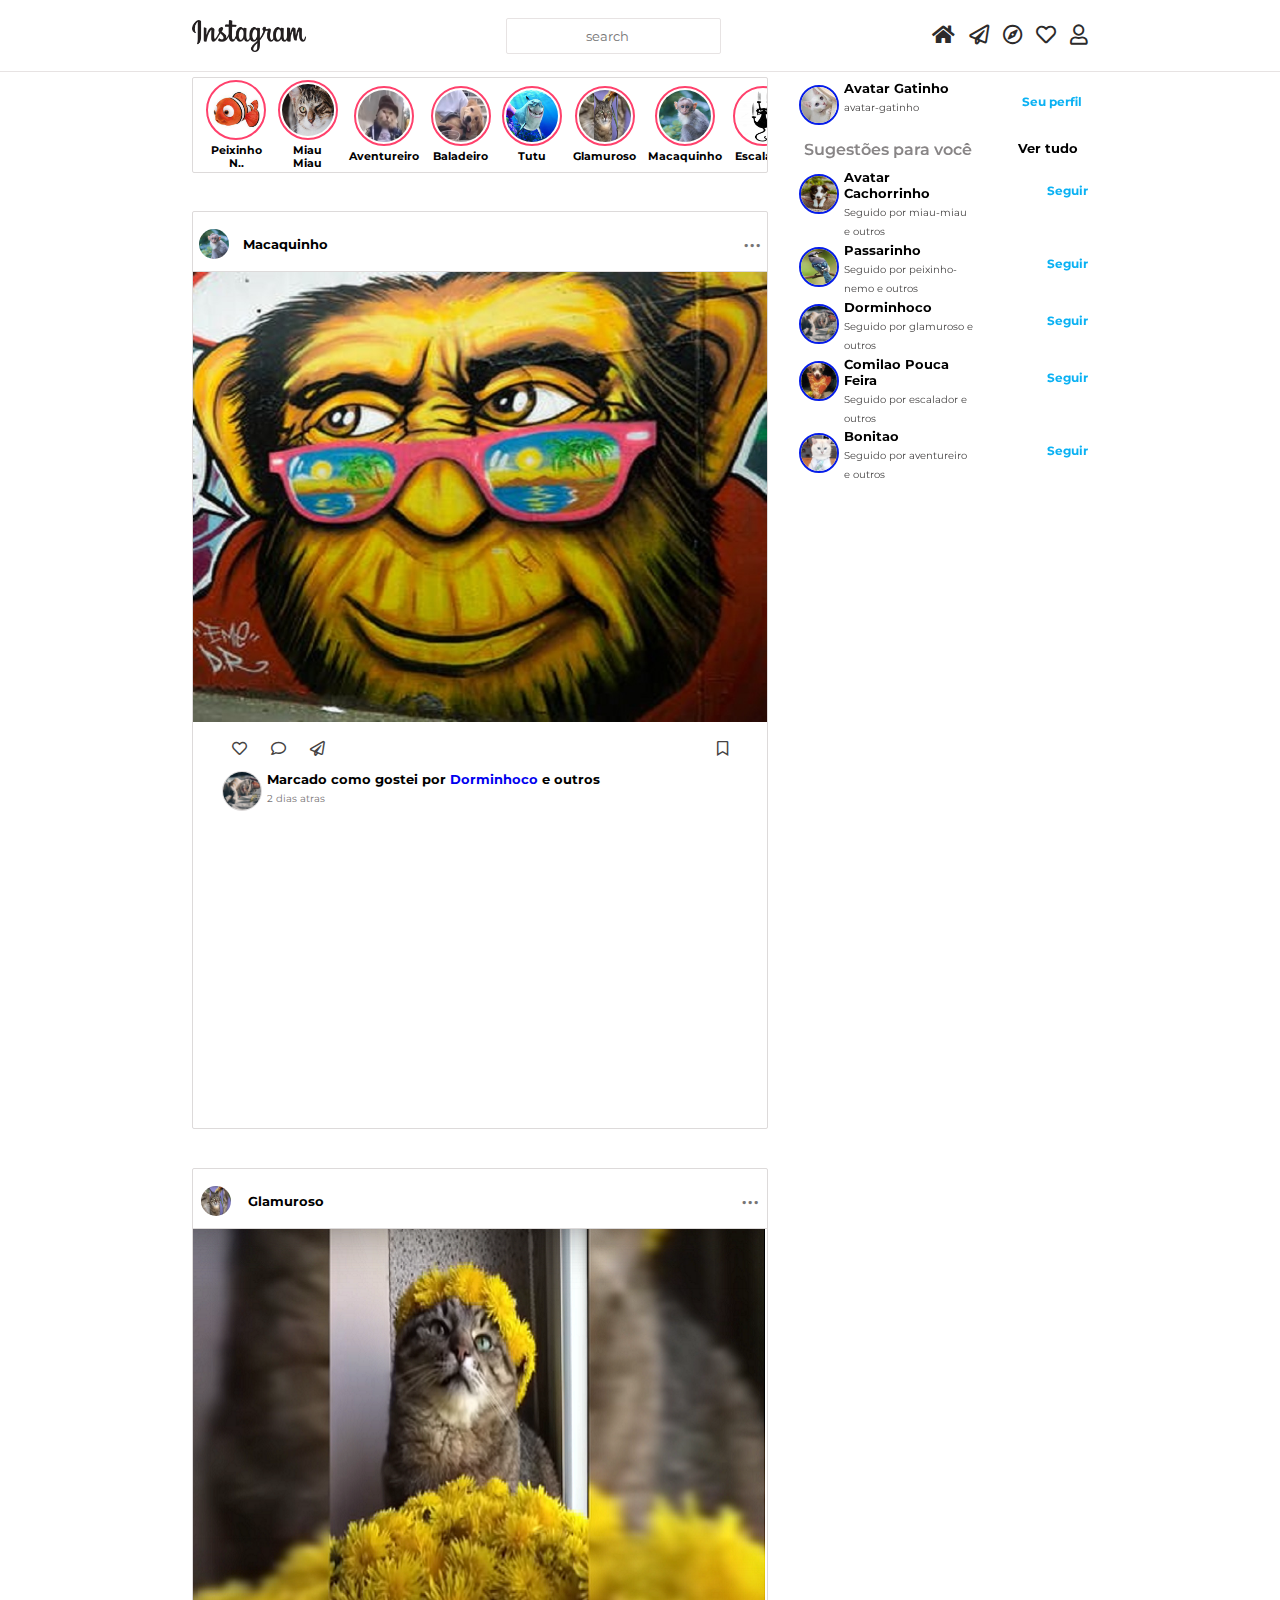
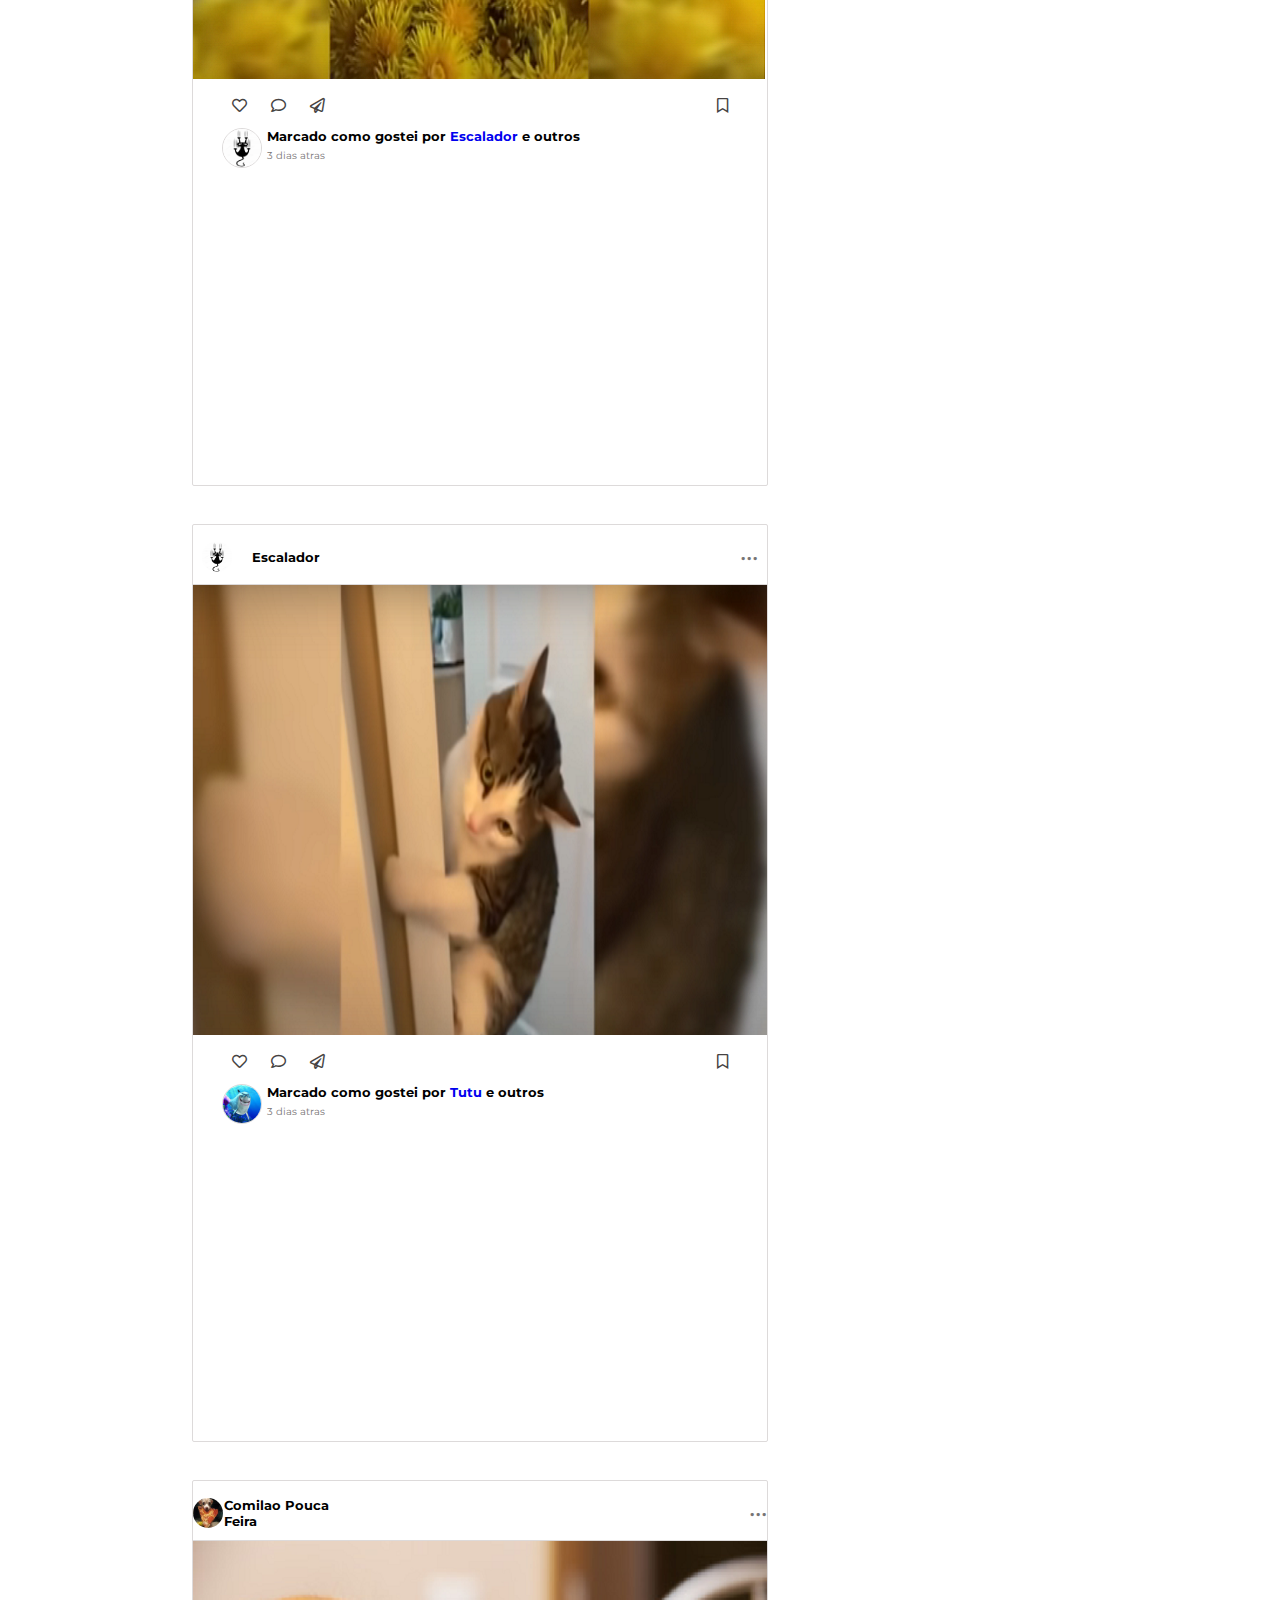
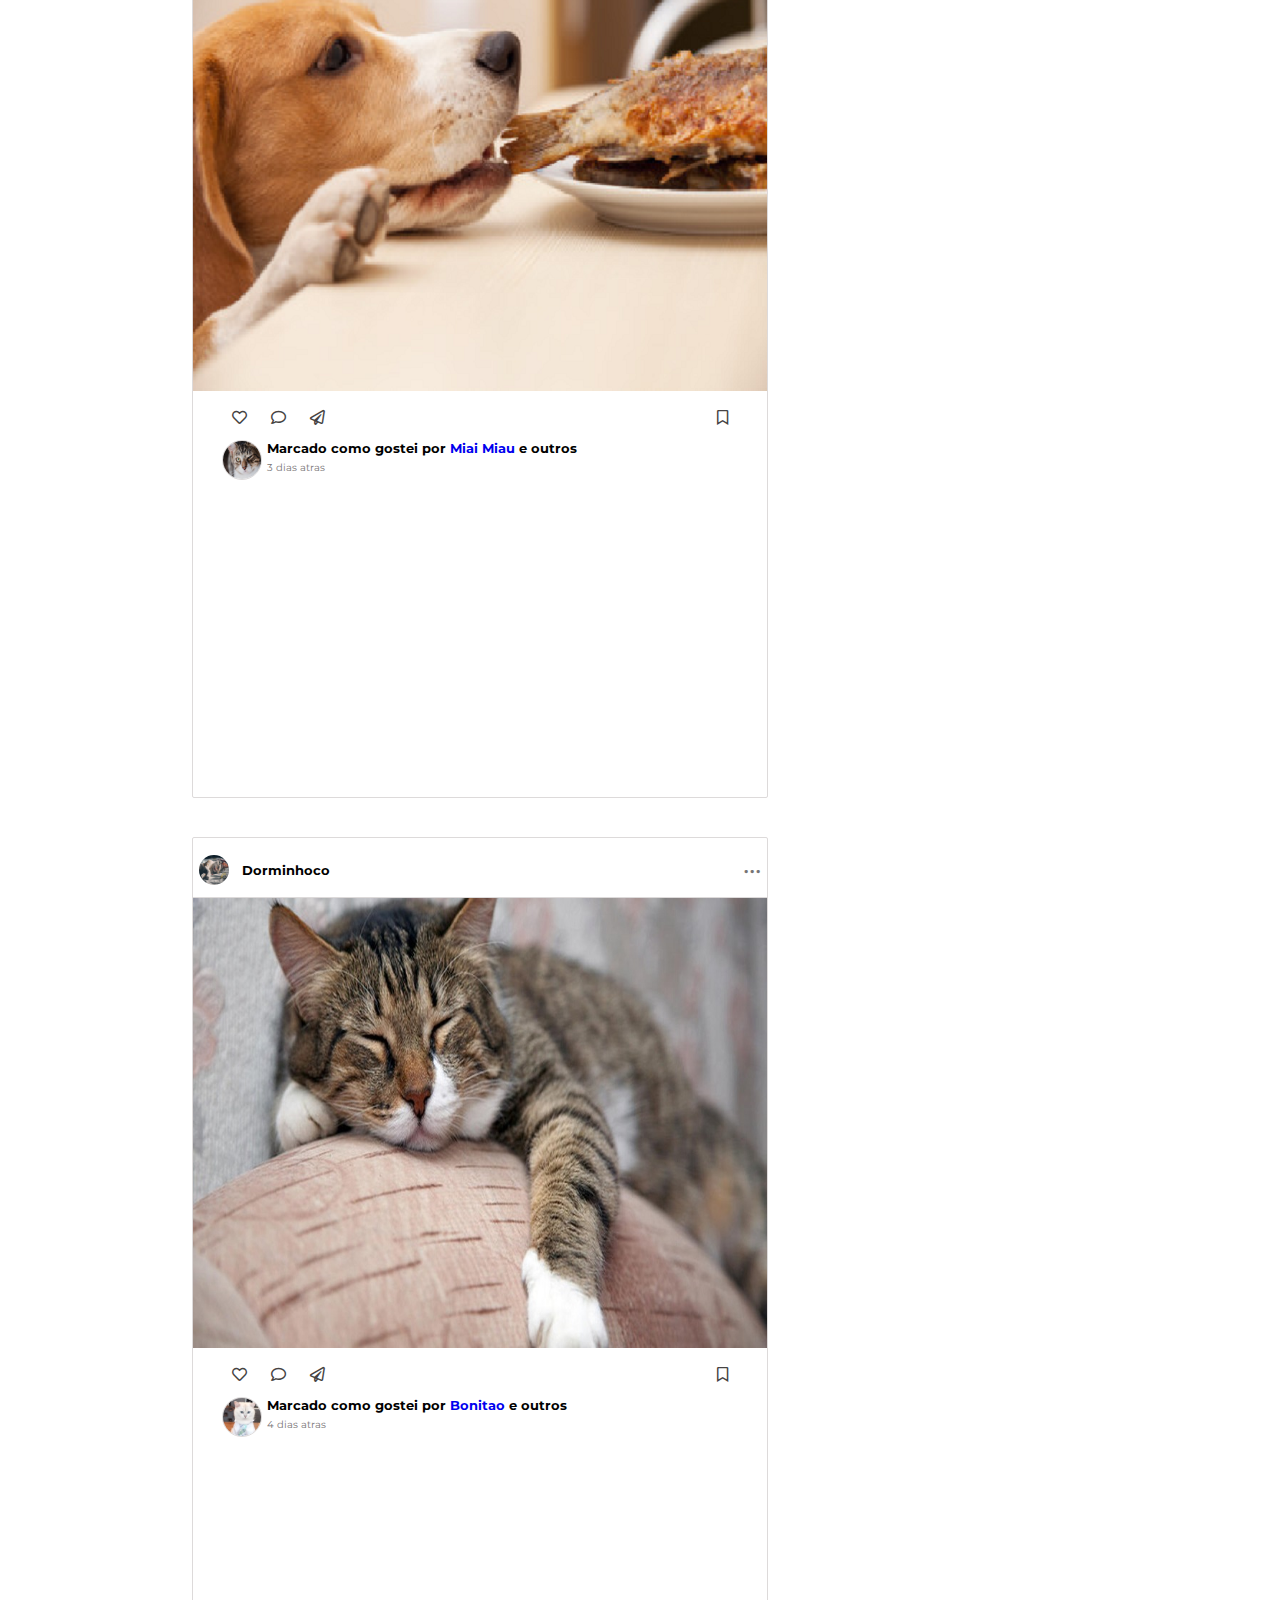
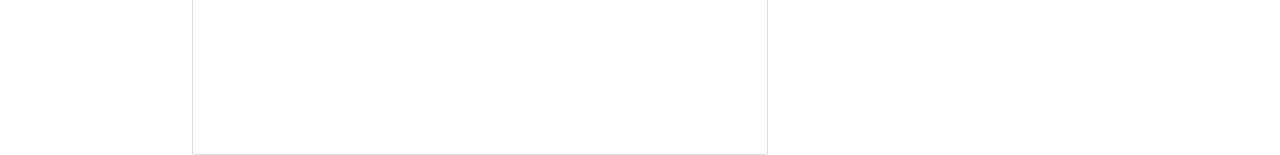
==== assets/paginas/pagina_inicial.html @ f36bfea4 "UpdateAlteracaoDeLayout" ====
<!DOCTYPE html>
<html lang="pt-br">

<head>
    <meta charset="UTF-8" />
    <meta name="viewport" content="width=device-width, initial-scale=1.0" />
    
        <!--google fonts style-->
    <link href="https://fonts.googleapis.com/css2?family=Montserrat:wght@200;300&display=swap" rel="stylesheet" />
    <link href="https://fonts.googleapis.com/css2?family=Lobster&display=swap" rel="stylesheet" />
    
    <!--fontawsome stlye-->
    <link rel="stylesheet" href="https://cdnjs.cloudflare.com/ajax/libs/font-awesome/5.15.3/css/all.min.css" />

    <link rel="stylesheet" href="../css/style_pagina_inicial.css"/>
    <link rel="stylesheet" href="../css/responsive_pagina_inicial.css"/>
    <title>Instagram - Pagina Inicial</title>

</head>

<body>
    <!--header section start-->
    <section class="header">
        <nav>
            <img src="../img/instagram-logo.png" class="instagram-logo" alt="instagram logo">
            <input type="search" placeholder="search" />
            <ul>
                <li><a href="#"><i class="fas fa-home"></i></a></li>
                <li><a href="#"><i class="far fa-paper-plane"></i></a></li>
                <li><a href="#"><i class="far fa-compass"></i></a></li>
                <li><a href="#"><i class="far fa-heart"></i></a></li>
                <li><a href="#"><i class="far fa-user"></i></a></li>
            </ul>
        </nav>
    </section>

    <!--info section-->
    <section class="my-info">
        <div class="right">
            <div class="info">
                <img src="../img/instagram-perfil.jpg" alt="" />
            </div>
            <div class="name">
                <h5>Avatar Gatinho</h5>
                <span>avatar-gatinho</span>
            </div>
            <div class="switch">
                <h4>Seu perfil</h4>
            </div>
        </div>
        <div class="sugg">
            <h4>Sugestões para você</h4>
            <h5>Ver tudo</h5>
        </div>
        <div class="follow">
            <div class="right">
                <div class="info">
                    <img src="../img/avatar-cachorrinho.jpg" alt="" />
                </div>
                <div class="name">
                    <h5>Avatar Cachorrinho</h5>
                    <span>Seguido por miau-miau e outros</span>
                </div>
                <div class="switch">
                    <h4>Seguir</h4>
                </div>
            </div>
            <div class="right">
                <div class="info">
                    <img src="../img/passarinho.jpg" alt="" />
                </div>
                <div class="name">
                    <h5>Passarinho</h5>
                    <span>Seguido por peixinho-nemo e outros</span>
                </div>
                <div class="switch">
                    <h4>Seguir</h4>
                </div>
            </div>
            <div class="right">
                <div class="info">
                    <img src="../img/dorminhoco.jpg" alt="" />
                </div>
                <div class="name">
                    <h5>Dorminhoco</h5>
                    <span>Seguido por glamuroso e outros</span>
                </div>
                <div class="switch">
                    <h4>Seguir</h4>
                </div>
            </div>
            <div class="right">
                <div class="info">
                    <img src="../img/comilao-pouca-feira.jpg" alt="" />
                </div>
                <div class="name">
                    <h5>Comilao Pouca Feira</h5>
                    <span>Seguido por escalador e outros</span>
                </div>
                <div class="switch">
                    <h4>Seguir</h4>
                </div>
            </div>
            <div class="right">
                <div class="info">
                    <img src="../img/bonitao.jpg" alt="" />
                </div>
                <div class="name">
                    <h5>Bonitao</h5>
                    <span>Seguido por aventureiro e outros</span>
                </div>
                <div class="switch">
                    <h4>Seguir</h4>
                </div>
            </div>
        </div>
    </section>

    <!--body bar section start-->
    <div class="body">
        <section class="left">
            <!--status start-->

            <div class="status">
                <div class="image">
                    <img src="../img/peixinho-nemo.jpg" alt="image" />
                    <h6>Peixinho N..</h6>
                </div>
                <div class="image">
                    <img src="../img/miau-miau.jpg" alt="image" />
                    <h6>Miau Miau</h6>
                </div>
                <div class="image">
                    <img src="../img/aventureiro.jpg" alt="image" />
                    <h6>Aventureiro</h6>
                </div>
                <div class="image">
                    <img src="../img/baladeiro.jpg" alt="image" />
                    <h6>Baladeiro</h6>
                </div>
                <div class="image">
                    <img src="../img/tutu.jpg" alt="image" />
                    <h6>Tutu</h6>
                </div>
                <div class="image">
                    <img src="../img/glamuroso.jpg" alt="image" />
                    <h6>Glamuroso</h6>
                </div>
                <div class="image">
                    <img src="../img/macaquinho.jpg" alt="image" />
                    <h6>Macaquinho</h6>
                </div>
                <div class="image">
                    <img src="../img/escalador.jpg" alt="image" />
                    <h6>Escalador</h6>
                </div>
            </div>
            <!--folowed members-->
            <div class="member">
                <div class="profile">
                    <img src="../img/macaquinho.jpg" alt="" />
                    <h6>Macaquinho</h6>
                    <span>...</span>
                </div>
                <div class="photos">
                    <img src="../img/macaquinho2.jpg" alt="photo" />
                </div>
                <div class="share">
                    <div class="heart">
                        <i class="far fa-heart"></i>
                        <i class="far fa-comment"></i>
                        <i class="far fa-paper-plane"></i>
                    </div>
                    <i class="far fa-bookmark"></i>
                </div>
                <div class="like">
                    <img src="../img/dorminhoco.jpg" alt="" />
                    <h5>Marcado como gostei por<a href="#"> Dorminhoco</a> e outros</h5>
                </div>
                <span>2 dias atras</span>
            </div>
            <div class="member">
                <div class="profile">
                    <img src="../img/glamuroso.jpg" alt="" />
                    <h6>Glamuroso</h6>
                    <span>...</span>
                </div>
                <div class="photos">
                    <img src="../img/glamuroso2.jpg" alt="photo" />
                </div>
                <div class="share">
                    <div class="heart">
                        <i class="far fa-heart"></i>
                        <i class="far fa-comment"></i>
                        <i class="far fa-paper-plane"></i>
                    </div>
                    <i class="far fa-bookmark"></i>
                </div>
                <div class="like">
                    <img src="../img/escalador.jpg" alt="" />
                    <h5>Marcado como gostei por<a href="#"> Escalador</a> e outros</h5>
                </div>
                <span>3 dias atras</span>
            </div>
            <div class="member">
                <div class="profile">
                    <img src="../img/escalador.jpg" alt="" />
                    <h6>Escalador</h6>
                    <span>...</span>
                </div>
                <div class="photos">
                    <img src="../img/escalador2.jpg" alt="photo" />
                </div>
                <div class="share">
                    <div class="heart">
                        <i class="far fa-heart"></i>
                        <i class="far fa-comment"></i>
                        <i class="far fa-paper-plane"></i>
                    </div>
                    <i class="far fa-bookmark"></i>
                </div>
                <div class="like">
                    <img src="../img/tutu.jpg" alt="" />
                    <h5>Marcado como gostei por<a href="#"> Tutu</a> e outros</h5>
                </div>
                <span>3 dias atras</span>
            </div>           
            <div class="member">
                <div class="profile">
                    <img src="../img/comilao-pouca-feira.jpg" alt="" />
                    <h6>Comilao Pouca Feira</h6>
                    <span>...</span>
                </div>
                <div class="photos">
                    <img src="../img/comilao-pouca-feira2.jpg" alt="photo" />
                </div>
                <div class="share">
                    <div class="heart">
                        <i class="far fa-heart"></i>
                        <i class="far fa-comment"></i>
                        <i class="far fa-paper-plane"></i>
                    </div>
                    <i class="far fa-bookmark"></i>
                </div>
                <div class="like">
                    <img src="../img/miau-miau.jpg" alt="" />
                    <h5>Marcado como gostei por<a href="#"> Miai Miau</a> e outros</h5>
                </div>
                <span>3 dias atras</span>
            </div>
            <div class="member">
                <div class="profile">
                    <img src="../img/dorminhoco.jpg" alt="" />
                    <h6>Dorminhoco</h6>
                    <span>...</span>
                </div>
                <div class="photos">
                    <img src="../img/dorminhoco2.jpg" alt="photo" />
                </div>
                <div class="share">
                    <div class="heart">
                        <i class="far fa-heart"></i>
                        <i class="far fa-comment"></i>
                        <i class="far fa-paper-plane"></i>
                    </div>
                    <i class="far fa-bookmark"></i>
                </div>
                <div class="like">
                    <img src="../img/bonitao.jpg" alt="" />
                    <h5>Marcado como gostei por<a href="#"> Bonitao</a> e outros</h5>
                </div>
                <span>4 dias atras</span>
            </div>
        </section>
    </div>
</body>

</html>
---- assets/css/style_pagina_inicial.css ----
* {
    margin: 0;
    padding: 0;
    box-sizing: border-box;
    text-decoration: none;
    list-style: none;
    font-family: "Montserrat", sans-serif;
}
.header {
    width: 100%;
    height: 8vh;
    background: #ffff;
    border-bottom: 1px solid rgb(231, 227, 227);
    position: fixed;
    top: 0;
    left: 0;
    z-index: 1;
}

.header nav {
    width: 70%;
    height: 100%;
    background: #ffff;
    display: flex;
    justify-content: space-between;
    margin: 0 15%;
    align-items: center;
}

nav input {
    height: 4vh;
    width: 24%;
    text-align: center;
    justify-content: center;
    border: 1px solid rgb(231, 227, 227);
    outline: none;
    border-radius: 2px;
}

nav ul li {
    display: inline-block;
    padding-left: 10px;
}

.fas,
.far {
    color: rgb(44, 43, 43);
    font-size: 20px;
}

.instagram-logo {
    height: 2rem;
}


/*body section start */
.body {
    width: 100%;
    height: 100vh;
    position: relative;
}

.status,
.members {
    width: 45%;
    margin-left: 15%;
    background: #ffff;
    display: flex;
    align-items: center;
    padding: 2px;        
    height: 100%;
    margin-top: 6%;
    border-radius: 2px;
    border: 1px solid rgb(221, 218, 218);
    overflow: hidden;
}

.members {
    height: 100vh;
    
}

.image {
    margin-left: 2%;
    text-align: center;
    cursor: pointer;
}

.image img {
    width: 60px;
    height: 60px;
    border-radius: 50%;
    border: 2px solid #ff416c;
    padding: 2px;
}

.member {
    width: 45%;
    margin-left: 15%;
    background: #ffff;
    height: 102vh;
    margin-top: 3%;
    border-radius: 2px;
    border: 1px solid rgb(221, 218, 218);
    
}

.profile {
    display: flex;
    align-items: center;
    justify-content: space-around;
    border-bottom: 1px solid rgb(221, 218, 218);
    height: 60px;
    padding-top: 5px;
}

.profile img,
h6,
span {
    cursor: pointer;
}

.profile img {
    width: 30px;
    height: 30px;
    border-radius: 50%;
    margin-right: 0 !important;
}

.profile h6 {
    font-size: 13px;
    margin-left: 1px !important;
}

.profile span {
    margin-left: 70% !important;
    font-size: 30px !important;
    margin-bottom: 15px !important;
}

.photos img {
    width: 100%;
    height: 450px;
}

.share {
    display: flex;
    justify-content: space-between;
    align-items: center;
    width: 90%;
    margin-left: 5%;
    padding-top: 5px;
}

.share i {
    font-size: 15px;
    padding: 10px;
    color: rgb(70, 67, 67);
}

.like {
    width: 70%;
    margin-left: 5%;
    margin-top: 5px;   
}

.like img {
    width: 40px;
    height: 40px;
    float: left;
    border-radius: 50%;
    border: 1px solid rgb(221, 218, 218);
    margin-right: 5px;
}

.member span {
    font-size: 10px;
    color: #777475;
}

.my-info {
    width: 23%;
    height: 80vh;
    position: fixed;
    z-index: 2;
    margin-left: 62%;
    margin-top: 0;
}

.right {
    display: flex;
    margin-top: 1%;
}

.info img {
    width: 40px;
    height: 40px;
    margin: 5px;
    border: 2px solid rgb(6, 29, 233);
    border-radius: 50%;
    float: left;
    cursor: pointer;
}

.name h4 {
    margin-top: 3%;
    color: #222121;
    cursor: pointer;
}

.name span {
    color: #3f3d3d;
    font-size: 10px;
}

.switch {
    margin: 5% 0px 0 25%;
    color: rgb(10, 177, 243);
}

.switch h4 {
    font-size: 12px;
    cursor: pointer;
}

.sugg {
    display: flex;
    justify-content: space-between;
    margin: 10px;
}

.sugg h4 {
    font-weight: 600;
    color: #888586;
}
---- assets/css/responsive_pagina_inicial.css ----
@media (max-width: 750px) {
    .my-info {
        display: none;
    }
    .header nav {
        width: 100%;
        justify-content: space-around;
        margin: 0;
    }
    .status,
    .member {
        width: 100%;
        margin-left: 0;
        padding-left: 0;
        margin-top: 11%;
    }
    .member {
        margin-top: 10%;
        border: 1px solid rgb(231, 227, 227);
    }
}

@media (max-width: 450px) {
    .status,
    .member {
        margin-top: 15%;
    }
}
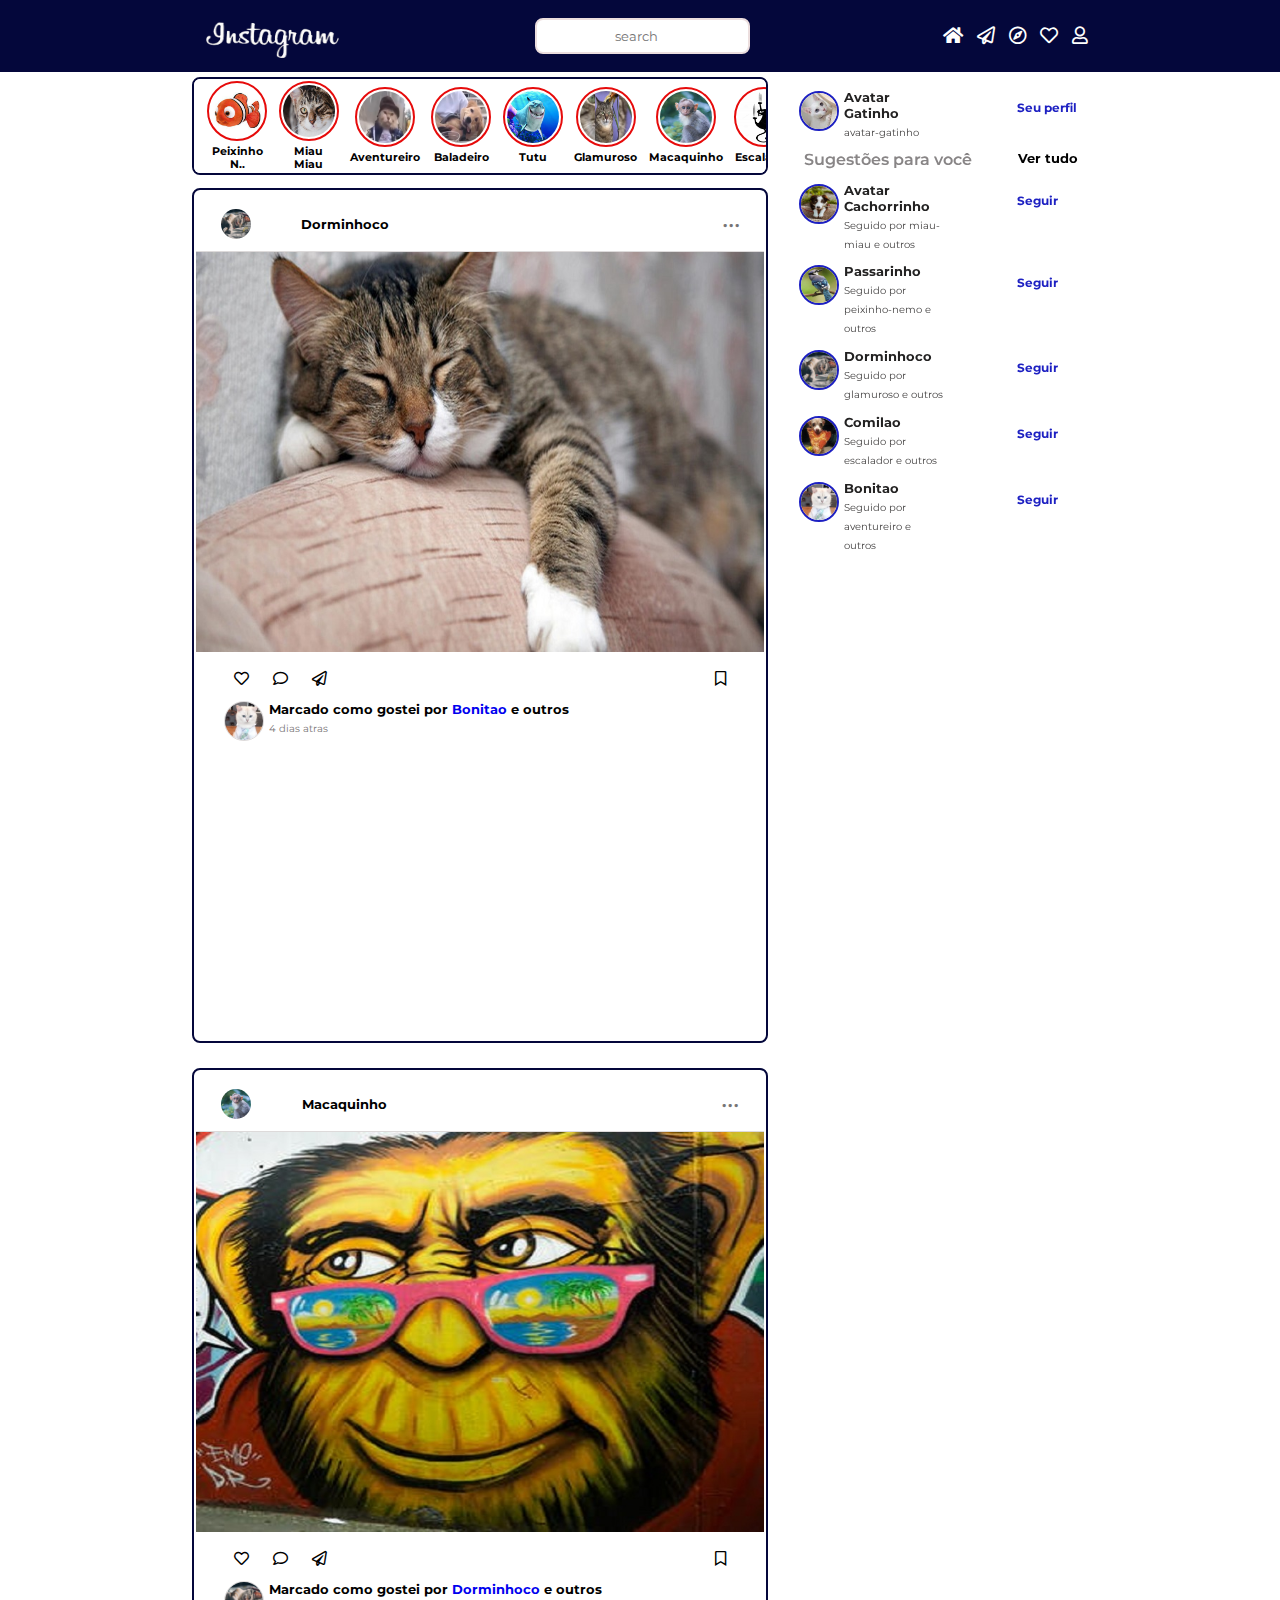
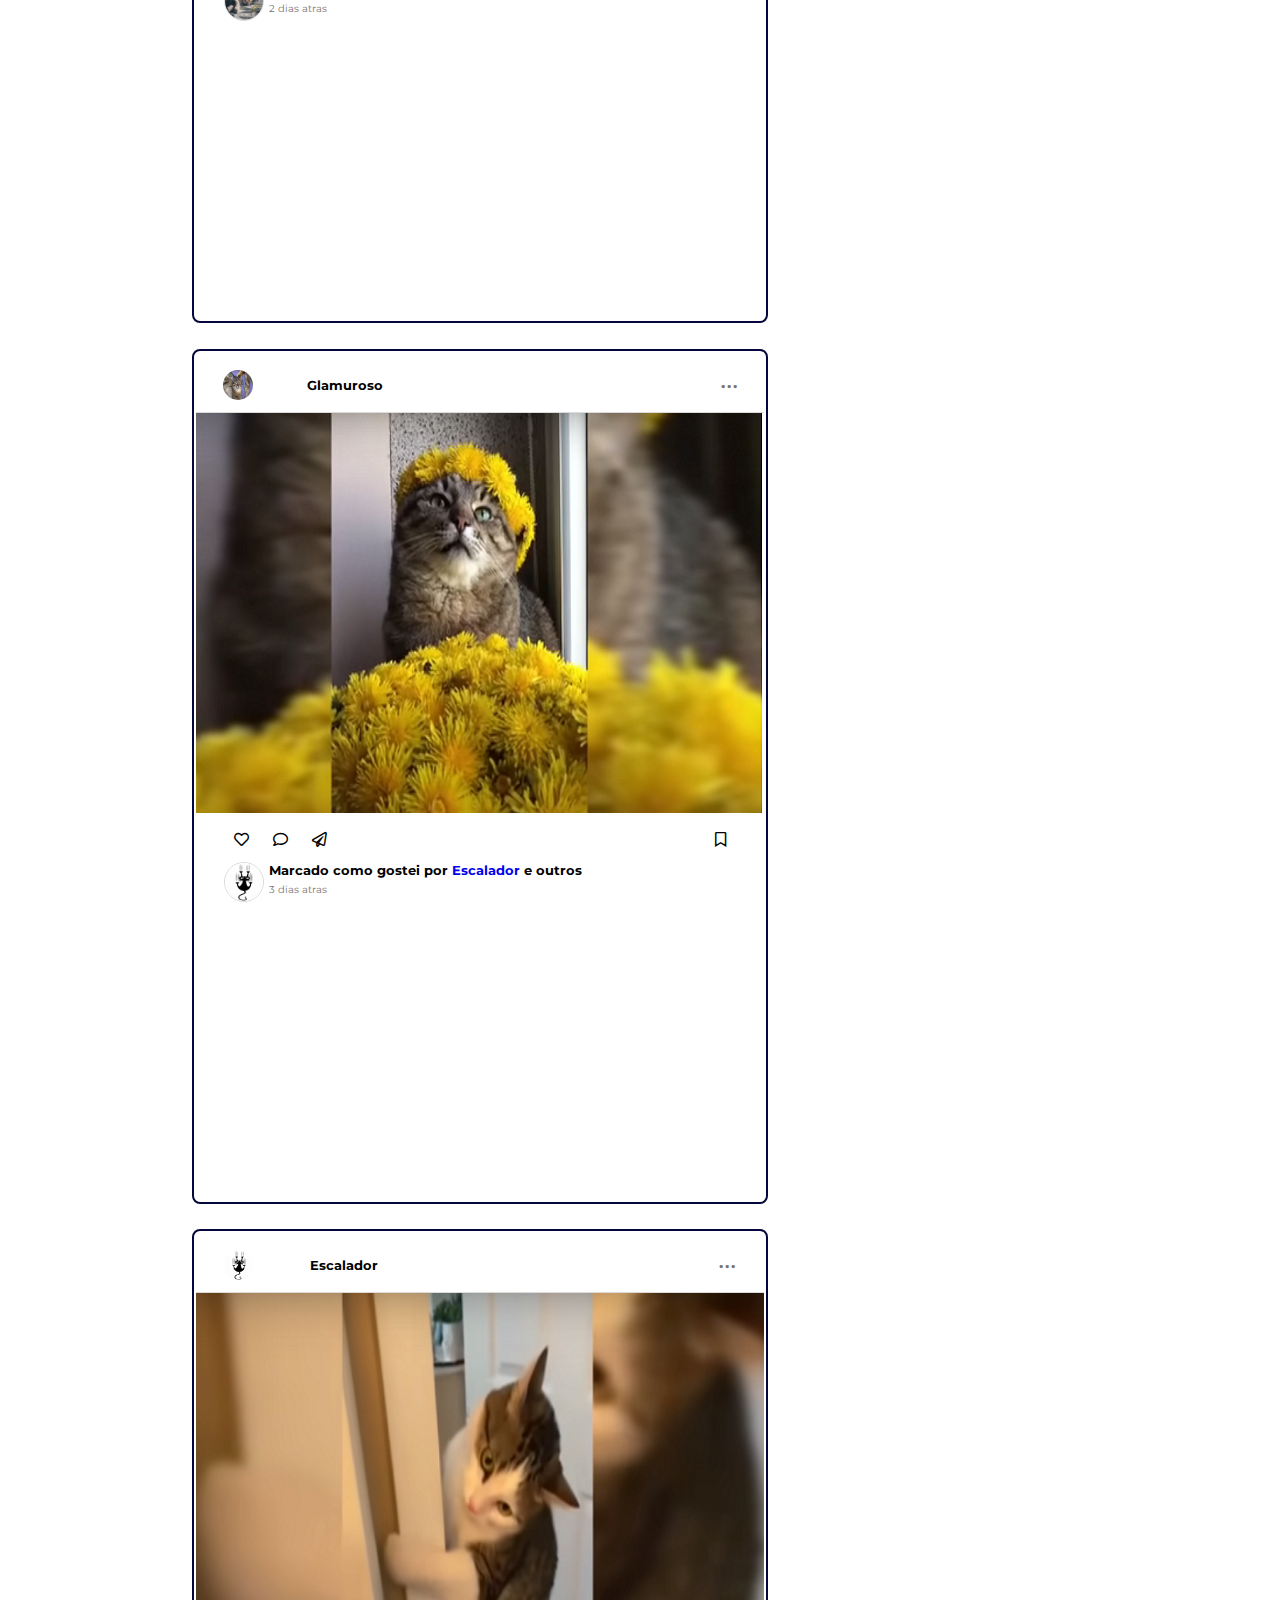
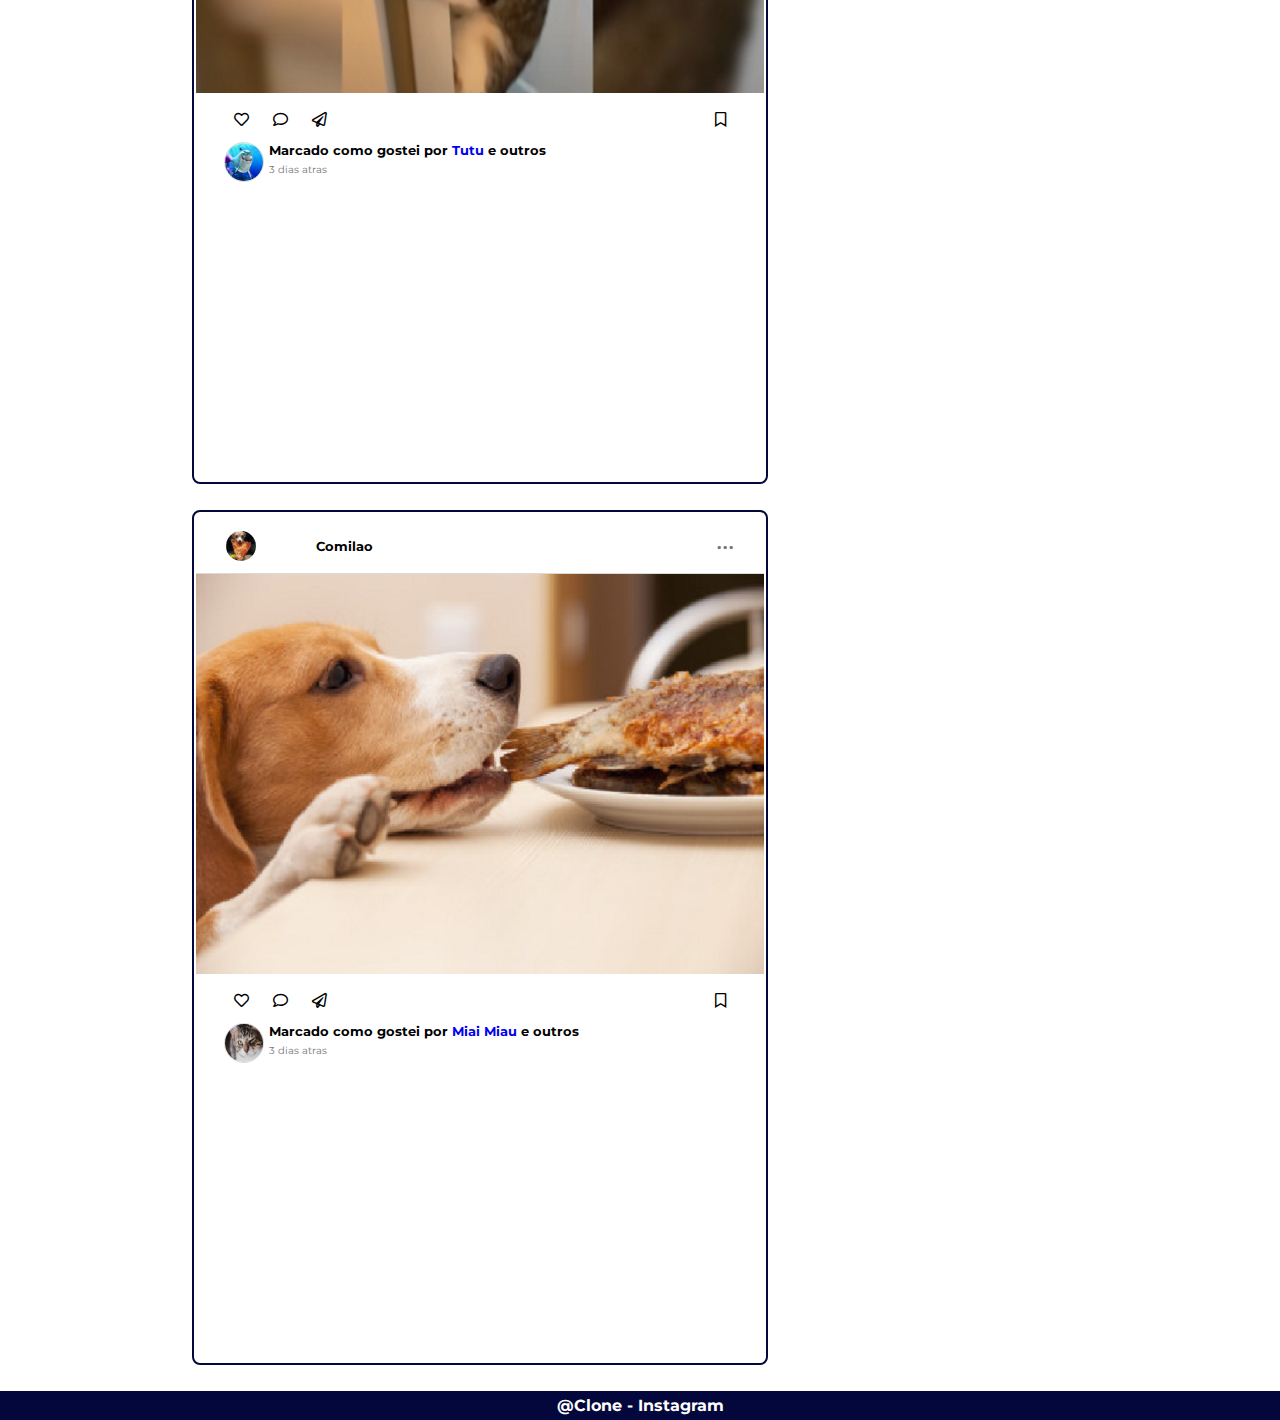
==== commit e093253c: "AjustadoResponsividade" ====
--- a/assets/paginas/pagina_inicial.html
+++ b/assets/paginas/pagina_inicial.html
@@ -5,7 +5,7 @@
     <meta charset="UTF-8" />
     <meta name="viewport" content="width=device-width, initial-scale=1.0" />
     
-        <!--google fonts style-->
+    <!--google fonts style-->
     <link href="https://fonts.googleapis.com/css2?family=Montserrat:wght@200;300&display=swap" rel="stylesheet" />
     <link href="https://fonts.googleapis.com/css2?family=Lobster&display=swap" rel="stylesheet" />
     
@@ -14,7 +14,7 @@
 
     <link rel="stylesheet" href="../css/style_pagina_inicial.css"/>
     <link rel="stylesheet" href="../css/responsive_pagina_inicial.css"/>
-    <title>Instagram - Pagina Inicial</title>
+    <title>Clone - Instagram - Pagina Inicial</title>
 
 </head>
 
@@ -48,10 +48,12 @@
                 <h4>Seu perfil</h4>
             </div>
         </div>
+        
         <div class="sugg">
             <h4>Sugestões para você</h4>
             <h5>Ver tudo</h5>
         </div>
+
         <div class="follow">
             <div class="right">
                 <div class="info">
@@ -65,6 +67,7 @@
                     <h4>Seguir</h4>
                 </div>
             </div>
+
             <div class="right">
                 <div class="info">
                     <img src="../img/passarinho.jpg" alt="" />
@@ -77,6 +80,7 @@
                     <h4>Seguir</h4>
                 </div>
             </div>
+
             <div class="right">
                 <div class="info">
                     <img src="../img/dorminhoco.jpg" alt="" />
@@ -89,18 +93,20 @@
                     <h4>Seguir</h4>
                 </div>
             </div>
-            <div class="right">
-                <div class="info">
-                    <img src="../img/comilao-pouca-feira.jpg" alt="" />
-                </div>
-                <div class="name">
-                    <h5>Comilao Pouca Feira</h5>
+
+            <div class="right">
+                <div class="info">
+                    <img src="../img/comilao.jpg" alt="" />
+                </div>
+                <div class="name">
+                    <h5>Comilao</h5>
                     <span>Seguido por escalador e outros</span>
                 </div>
                 <div class="switch">
                     <h4>Seguir</h4>
                 </div>
             </div>
+
             <div class="right">
                 <div class="info">
                     <img src="../img/bonitao.jpg" alt="" />
@@ -126,57 +132,97 @@
                     <img src="../img/peixinho-nemo.jpg" alt="image" />
                     <h6>Peixinho N..</h6>
                 </div>
+
                 <div class="image">
                     <img src="../img/miau-miau.jpg" alt="image" />
                     <h6>Miau Miau</h6>
                 </div>
+
                 <div class="image">
                     <img src="../img/aventureiro.jpg" alt="image" />
                     <h6>Aventureiro</h6>
                 </div>
+
                 <div class="image">
                     <img src="../img/baladeiro.jpg" alt="image" />
                     <h6>Baladeiro</h6>
                 </div>
+
                 <div class="image">
                     <img src="../img/tutu.jpg" alt="image" />
                     <h6>Tutu</h6>
                 </div>
+
                 <div class="image">
                     <img src="../img/glamuroso.jpg" alt="image" />
                     <h6>Glamuroso</h6>
                 </div>
+
                 <div class="image">
                     <img src="../img/macaquinho.jpg" alt="image" />
                     <h6>Macaquinho</h6>
                 </div>
+
                 <div class="image">
                     <img src="../img/escalador.jpg" alt="image" />
                     <h6>Escalador</h6>
                 </div>
             </div>
+
             <!--folowed members-->
+            
+            <div class="member">
+                <div class="profile">
+                    <img src="../img/dorminhoco.jpg" alt="" />
+                    <h6>Dorminhoco</h6>
+                    <span>...</span>
+                </div>
+            
+                <div class="photos">
+                    <img src="../img/dorminhoco2.jpg" alt="photo" />
+                </div>
+            
+                <div class="share">
+                    <div class="heart">
+                        <i class="far fa-heart"></i>
+                        <i class="far fa-comment"></i>
+                        <i class="far fa-paper-plane"></i>
+                    </div>
+                    <i class="far fa-bookmark"></i>
+                </div>
+            
+                <div class="like">
+                    <img src="../img/bonitao.jpg" alt="" />
+                    <h5>Marcado como gostei por<a href="#"> Bonitao</a> e outros</h5>
+                </div>
+            
+                <span>4 dias atras</span>
+            </div>
             <div class="member">
                 <div class="profile">
                     <img src="../img/macaquinho.jpg" alt="" />
                     <h6>Macaquinho</h6>
                     <span>...</span>
                 </div>
+
                 <div class="photos">
                     <img src="../img/macaquinho2.jpg" alt="photo" />
                 </div>
-                <div class="share">
-                    <div class="heart">
-                        <i class="far fa-heart"></i>
-                        <i class="far fa-comment"></i>
-                        <i class="far fa-paper-plane"></i>
-                    </div>
-                    <i class="far fa-bookmark"></i>
-                </div>
+
+                <div class="share">
+                    <div class="heart">
+                        <i class="far fa-heart"></i>
+                        <i class="far fa-comment"></i>
+                        <i class="far fa-paper-plane"></i>
+                    </div>
+                    <i class="far fa-bookmark"></i>
+                </div>
+
                 <div class="like">
                     <img src="../img/dorminhoco.jpg" alt="" />
                     <h5>Marcado como gostei por<a href="#"> Dorminhoco</a> e outros</h5>
                 </div>
+
                 <span>2 dias atras</span>
             </div>
             <div class="member">
@@ -185,21 +231,25 @@
                     <h6>Glamuroso</h6>
                     <span>...</span>
                 </div>
+
                 <div class="photos">
                     <img src="../img/glamuroso2.jpg" alt="photo" />
                 </div>
-                <div class="share">
-                    <div class="heart">
-                        <i class="far fa-heart"></i>
-                        <i class="far fa-comment"></i>
-                        <i class="far fa-paper-plane"></i>
-                    </div>
-                    <i class="far fa-bookmark"></i>
-                </div>
+                
+                <div class="share">
+                    <div class="heart">
+                        <i class="far fa-heart"></i>
+                        <i class="far fa-comment"></i>
+                        <i class="far fa-paper-plane"></i>
+                    </div>
+                    <i class="far fa-bookmark"></i>
+                </div>
+                
                 <div class="like">
                     <img src="../img/escalador.jpg" alt="" />
                     <h5>Marcado como gostei por<a href="#"> Escalador</a> e outros</h5>
                 </div>
+                
                 <span>3 dias atras</span>
             </div>
             <div class="member">
@@ -208,70 +258,59 @@
                     <h6>Escalador</h6>
                     <span>...</span>
                 </div>
+                
                 <div class="photos">
                     <img src="../img/escalador2.jpg" alt="photo" />
                 </div>
-                <div class="share">
-                    <div class="heart">
-                        <i class="far fa-heart"></i>
-                        <i class="far fa-comment"></i>
-                        <i class="far fa-paper-plane"></i>
-                    </div>
-                    <i class="far fa-bookmark"></i>
-                </div>
+                
+                <div class="share">
+                    <div class="heart">
+                        <i class="far fa-heart"></i>
+                        <i class="far fa-comment"></i>
+                        <i class="far fa-paper-plane"></i>
+                    </div>
+                    <i class="far fa-bookmark"></i>
+                </div>
+                
                 <div class="like">
                     <img src="../img/tutu.jpg" alt="" />
                     <h5>Marcado como gostei por<a href="#"> Tutu</a> e outros</h5>
                 </div>
+                
                 <span>3 dias atras</span>
             </div>           
             <div class="member">
                 <div class="profile">
-                    <img src="../img/comilao-pouca-feira.jpg" alt="" />
-                    <h6>Comilao Pouca Feira</h6>
-                    <span>...</span>
-                </div>
-                <div class="photos">
-                    <img src="../img/comilao-pouca-feira2.jpg" alt="photo" />
-                </div>
-                <div class="share">
-                    <div class="heart">
-                        <i class="far fa-heart"></i>
-                        <i class="far fa-comment"></i>
-                        <i class="far fa-paper-plane"></i>
-                    </div>
-                    <i class="far fa-bookmark"></i>
-                </div>
+                    <img src="../img/comilao.jpg" alt="" />
+                    <h6>Comilao</h6>
+                    <span>...</span>
+                </div>
+                
+                <div class="photos">
+                    <img src="../img/comilao2.jpg" alt="photo" />
+                </div>
+                
+                <div class="share">
+                    <div class="heart">
+                        <i class="far fa-heart"></i>
+                        <i class="far fa-comment"></i>
+                        <i class="far fa-paper-plane"></i>
+                    </div>
+                    <i class="far fa-bookmark"></i>
+                </div>
+                
                 <div class="like">
                     <img src="../img/miau-miau.jpg" alt="" />
                     <h5>Marcado como gostei por<a href="#"> Miai Miau</a> e outros</h5>
                 </div>
+                
                 <span>3 dias atras</span>
             </div>
-            <div class="member">
-                <div class="profile">
-                    <img src="../img/dorminhoco.jpg" alt="" />
-                    <h6>Dorminhoco</h6>
-                    <span>...</span>
-                </div>
-                <div class="photos">
-                    <img src="../img/dorminhoco2.jpg" alt="photo" />
-                </div>
-                <div class="share">
-                    <div class="heart">
-                        <i class="far fa-heart"></i>
-                        <i class="far fa-comment"></i>
-                        <i class="far fa-paper-plane"></i>
-                    </div>
-                    <i class="far fa-bookmark"></i>
-                </div>
-                <div class="like">
-                    <img src="../img/bonitao.jpg" alt="" />
-                    <h5>Marcado como gostei por<a href="#"> Bonitao</a> e outros</h5>
-                </div>
-                <span>4 dias atras</span>
-            </div>
+            
         </section>
+        <footer>
+            @Clone - Instagram
+        </footer>
     </div>
 </body>
 
--- a/assets/css/style_pagina_inicial.css
+++ b/assets/css/style_pagina_inicial.css
@@ -1,3 +1,9 @@
+:root{
+    --primeira-cor: #04073b;
+    --segunda-cor: #000;
+    --terceira-cor: #fff;
+}
+
 * {
     margin: 0;
     padding: 0;
@@ -9,8 +15,8 @@
 .header {
     width: 100%;
     height: 8vh;
-    background: #ffff;
-    border-bottom: 1px solid rgb(231, 227, 227);
+    background: var(--primeira-cor);
+    border-bottom: 2px;
     position: fixed;
     top: 0;
     left: 0;
@@ -20,7 +26,7 @@
 .header nav {
     width: 70%;
     height: 100%;
-    background: #ffff;
+    background: var(--primeira-cor);
     display: flex;
     justify-content: space-between;
     margin: 0 15%;
@@ -32,9 +38,9 @@
     width: 24%;
     text-align: center;
     justify-content: center;
-    border: 1px solid rgb(231, 227, 227);
+    border: 2px solid rgb(236, 222, 222);
     outline: none;
-    border-radius: 2px;
+    border-radius: 8px;
 }
 
 nav ul li {
@@ -44,12 +50,14 @@
 
 .fas,
 .far {
-    color: rgb(44, 43, 43);
-    font-size: 20px;
+    color: var(--terceira-cor);
+    font-size: 18px;
 }
 
 .instagram-logo {
-    height: 2rem;
+    height: 3rem;
+    width: 10rem;
+
 }
 
 
@@ -58,21 +66,22 @@
     width: 100%;
     height: 100vh;
     position: relative;
+    background: var(--terceira-cor);
 }
 
 .status,
 .members {
     width: 45%;
     margin-left: 15%;
-    background: #ffff;
+    background: var(--terceira-cor);
     display: flex;
     align-items: center;
     padding: 2px;        
     height: 100%;
     margin-top: 6%;
-    border-radius: 2px;
-    border: 1px solid rgb(221, 218, 218);
-    overflow: hidden;
+    border-radius: 8px;
+    border: 2px solid var(--primeira-cor);
+    overflow: auto;
 }
 
 .members {
@@ -90,18 +99,20 @@
     width: 60px;
     height: 60px;
     border-radius: 50%;
-    border: 2px solid #ff416c;
+    border: 2px solid #e60b0b;
     padding: 2px;
 }
 
 .member {
     width: 45%;
     margin-left: 15%;
-    background: #ffff;
-    height: 102vh;
-    margin-top: 3%;
-    border-radius: 2px;
-    border: 1px solid rgb(221, 218, 218);
+    background: var(--terceira-cor);
+    height: 95vh;
+    margin-top: 1%;
+    margin-bottom: 2%;
+    border-radius: 8px;
+    border: 2px solid var(--primeira-cor);
+    padding: 2px;
     
 }
 
@@ -133,14 +144,14 @@
 }
 
 .profile span {
-    margin-left: 70% !important;
+    margin-left: 50% !important;
     font-size: 30px !important;
     margin-bottom: 15px !important;
 }
 
 .photos img {
     width: 100%;
-    height: 450px;
+    height: 400px;
 }
 
 .share {
@@ -155,8 +166,8 @@
 .share i {
     font-size: 15px;
     padding: 10px;
-    color: rgb(70, 67, 67);
-}
+    color: var(--segunda-cor);
+ }
 
 .like {
     width: 70%;
@@ -189,20 +200,23 @@
 
 .right {
     display: flex;
-    margin-top: 1%;
+    margin-top: 3%;
+    margin-bottom: 3%;
 }
 
 .info img {
     width: 40px;
     height: 40px;
     margin: 5px;
-    border: 2px solid rgb(6, 29, 233);
+    border: 2px solid rgb(29, 32, 194);
     border-radius: 50%;
     float: left;
     cursor: pointer;
 }
-
-.name h4 {
+.name {
+    width: 100px;
+}
+.name h5 {
     margin-top: 3%;
     color: #222121;
     cursor: pointer;
@@ -215,7 +229,7 @@
 
 .switch {
     margin: 5% 0px 0 25%;
-    color: rgb(10, 177, 243);
+    color: rgb(29, 32, 194);
 }
 
 .switch h4 {
@@ -234,3 +248,13 @@
     color: #888586;
 }
 
+
+footer {
+    background: var(--primeira-cor);
+    color: var(--terceira-cor);
+    text-align: center;
+    font-weight: bold;
+    padding-top: 5px;
+    padding-bottom: 5px;
+}
+
--- a/assets/css/responsive_pagina_inicial.css
+++ b/assets/css/responsive_pagina_inicial.css
@@ -1,28 +1,31 @@
+@media (max-width: 888px) {
+    .status {
+        margin-top: 8%;        
+    }
+}
+
 @media (max-width: 750px) {
     .my-info {
         display: none;
     }
+
     .header nav {
         width: 100%;
         justify-content: space-around;
         margin: 0;
     }
+
     .status,
     .member {
-        width: 100%;
-        margin-left: 0;
-        padding-left: 0;
-        margin-top: 11%;
+        min-width: 90%;
+        margin-left: 5%;
     }
+
     .member {
         margin-top: 10%;
-        border: 1px solid rgb(231, 227, 227);
+    }
+
+    .status {
+        margin-top: 13%;
     }
 }
-
-@media (max-width: 450px) {
-    .status,
-    .member {
-        margin-top: 15%;
-    }
-}
